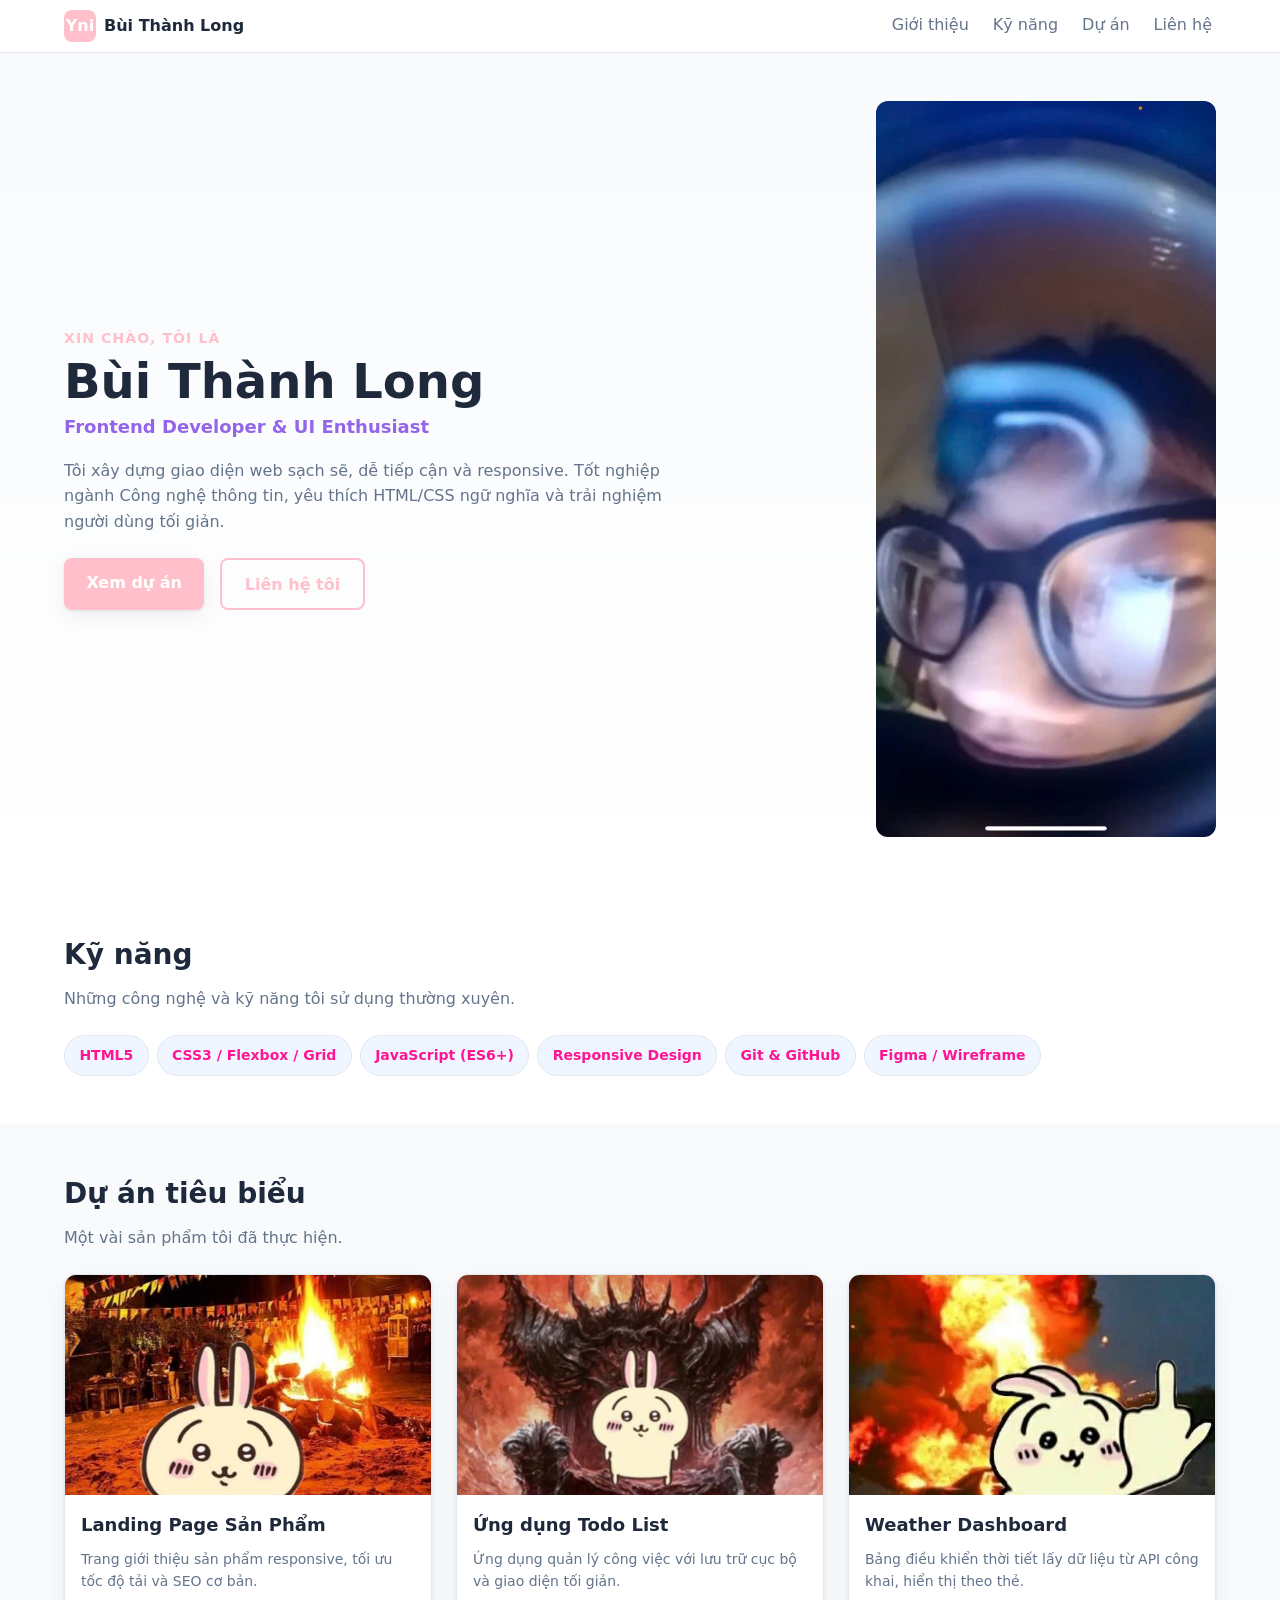
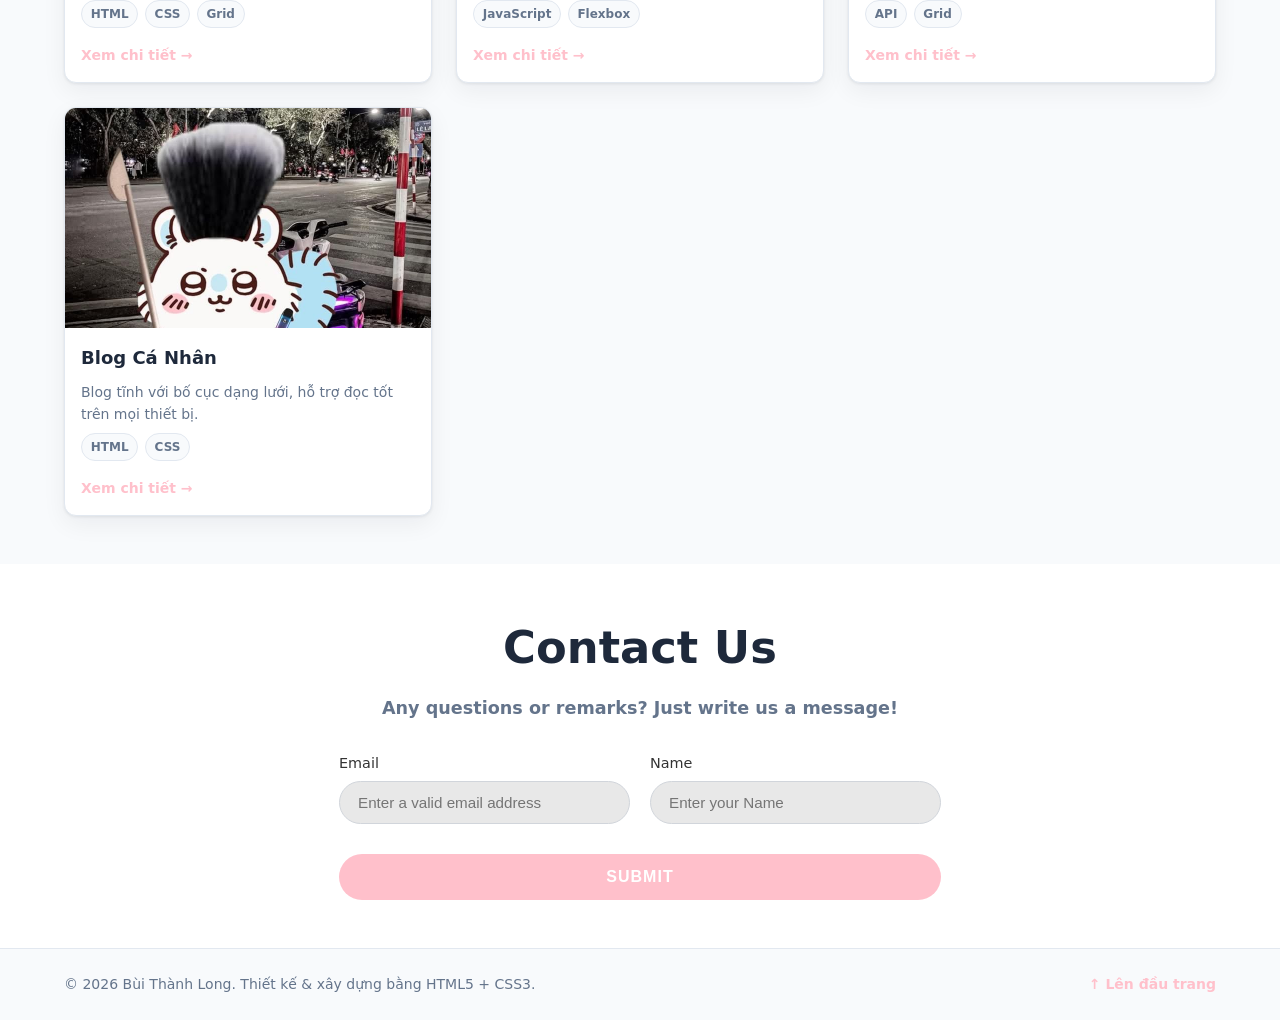
==== index.html @ a3e81694 "init" ====
<!DOCTYPE html>
<!-- lang="vi" khai báo ngôn ngữ trang → hỗ trợ screen reader & SEO -->
<html lang="vi">

<head>
  <!-- ========== METADATA BẮT BUỘC ========== -->
  <meta charset="UTF-8" />
  <!-- viewport: nền tảng của responsive mobile-first, khóa tỉ lệ 1:1 với thiết bị -->
  <meta name="viewport" content="width=device-width, initial-scale=1.0" />
  <meta name="description" content="Portfolio CV của Bùi Thành Long - Frontend Developer. Dự án, kỹ năng và thông tin liên hệ." />
  <meta name="author" content="Bùi Thành Long" />
  <title>Bùi Thành Long · Frontend Developer</title>

  <!-- Liên kết tới file CSS tách rời (yêu cầu của bài) -->
  <link rel="stylesheet" href="./assets/css/styles.css" />
</head>

<body>

  <!-- ========================================================== -->
  <!-- HEADER: nhận diện + điều hướng chính                        -->
  <!-- ========================================================== -->
  <header class="site-header">
    <div class="container header-inner">
      <!-- Thương hiệu cá nhân -->
      <a class="brand" href="#top" aria-label="Về đầu trang">
        <span class="brand-mark" aria-hidden="true">Yni</span>
        <span class="brand-name">Bùi Thành Long</span>
      </a>

      <!-- NAV dùng Flexbox (xem styles.css) -->
      <nav class="main-nav" aria-label="Điều hướng chính">
        <ul class="nav-list">
          <li><a href="#about">Giới thiệu</a></li>
          <li><a href="#skills">Kỹ năng</a></li>
          <li><a href="#projects">Dự án</a></li>
          <li><a href="#contact">Liên hệ</a></li>
        </ul>
      </nav>
    </div>
  </header>

  <!-- ========================================================== -->
  <!-- MAIN: toàn bộ nội dung chính của trang                      -->
  <!-- ========================================================== -->
  <main id="top">
    <!-- ----- SECTION: Giới thiệu / Hero ----- -->
    <section id="about" class="hero">
      <div class="container hero-inner">
        <div class="hero-text">
          <p class="eyebrow">Xin chào, tôi là</p>
          <h1 class="hero-title">Bùi Thành Long</h1>
          <p class="hero-role">Frontend Developer &amp; UI Enthusiast</p>
          <p class="hero-desc">
            Tôi xây dựng giao diện web sạch sẽ, dễ tiếp cận và responsive.
            Tốt nghiệp ngành Công nghệ thông tin, yêu thích HTML/CSS ngữ nghĩa
            và trải nghiệm người dùng tối giản.
          </p>
          <div class="hero-actions">
            <a class="btn btn-primary" href="#projects">Xem dự án</a>
            <a class="btn btn-outline" href="#contact">Liên hệ tôi</a>
          </div>
        </div>

        <!-- Ảnh đại diện: dùng placeholder, thay bằng ảnh thật của bạn -->
        <figure class="hero-avatar">
          <img
            src="assets/img/profile.jpg"
            alt="Ảnh đại diện của Bùi Thành Long"
            width="320" height="320" />
        </figure>
      </div>
    </section>

    <!-- ----- SECTION: Kỹ năng ----- -->
    <section id="skills" class="section">
      <div class="container">
        <h2 class="section-title">Kỹ năng</h2>
        <p class="section-sub">Những công nghệ và kỹ năng tôi sử dụng thường xuyên.</p>

        <ul class="skill-grid">
          <li class="skill-chip">HTML5</li>
          <li class="skill-chip">CSS3 / Flexbox / Grid</li>
          <li class="skill-chip">JavaScript (ES6+)</li>
          <li class="skill-chip">Responsive Design</li>
          <li class="skill-chip">Git &amp; GitHub</li>
          <li class="skill-chip">Figma / Wireframe</li>
        </ul>
      </div>
    </section>

    <!-- ----- SECTION: Dự án (danh sách thẻ dùng CSS Grid) ----- -->
    <section id="projects" class="section section-muted">
      <div class="container">
        <h2 class="section-title">Dự án tiêu biểu</h2>
        <p class="section-sub">Một vài sản phẩm tôi đã thực hiện.</p>

        <!-- .project-grid dùng CSS Grid (xem styles.css) -->
        <div class="project-grid">

          <!-- Mỗi thẻ là một <article> độc lập, có thể đứng riêng -->
          <article class="card">
            <img class="card-media"
              src="assets/img/07d6abfb2066eaa776698c5a62e04278.jpg"
              alt="Ảnh minh họa dự án Landing Page" width="600" height="360" />
            <div class="card-body">
              <h3 class="card-title">Landing Page Sản Phẩm</h3>
              <p class="card-desc">
                Trang giới thiệu sản phẩm responsive, tối ưu tốc độ tải và SEO cơ bản.
              </p>
              <ul class="tag-list">
                <li>HTML</li>
                <li>CSS</li>
                <li>Grid</li>
              </ul>
              <a class="card-link" href="#">Xem chi tiết →</a>
            </div>
          </article>

          <article class="card">
            <img class="card-media"
              src="assets/img/554f1e01c07705a57ecc0416486e13d8.jpg"
              alt="Ảnh minh họa dự án Todo App" width="600" height="360" />
            <div class="card-body">
              <h3 class="card-title">Ứng dụng Todo List</h3>
              <p class="card-desc">
                Ứng dụng quản lý công việc với lưu trữ cục bộ và giao diện tối giản.
              </p>
              <ul class="tag-list">
                <li>JavaScript</li>
                <li>Flexbox</li>
              </ul>
              <a class="card-link" href="#">Xem chi tiết →</a>
            </div>
          </article>

          <article class="card">
            <img class="card-media"
              src="assets/img/4d694b44084a76e4bc39b601437afce4.jpg"
              alt="Ảnh minh họa dự án Weather Dashboard" width="600" height="360" />
            <div class="card-body">
              <h3 class="card-title">Weather Dashboard</h3>
              <p class="card-desc">
                Bảng điều khiển thời tiết lấy dữ liệu từ API công khai, hiển thị theo thẻ.
              </p>
              <ul class="tag-list">
                <li>API</li>
                <li>Grid</li>
              </ul>
              <a class="card-link" href="#">Xem chi tiết →</a>
            </div>
          </article>

          <article class="card">
            <img class="card-media"
              src="assets/img/4e85b3e31927f5ece64637eb6a615c36.jpg"
              alt="Ảnh minh họa dự án Blog cá nhân" width="600" height="360" />
            <div class="card-body">
              <h3 class="card-title">Blog Cá Nhân</h3>
              <p class="card-desc">
                Blog tĩnh với bố cục dạng lưới, hỗ trợ đọc tốt trên mọi thiết bị.
              </p>
              <ul class="tag-list">
                <li>HTML</li>
                <li>CSS</li>
              </ul>
              <a class="card-link" href="#">Xem chi tiết →</a>
            </div>
          </article>

        </div><!-- /.project-grid -->
      </div>
    </section>

    <!-- ----- SECTION: Liên hệ ----- -->
    <section id="contact" class="section">
    <div class="container contact-inner">
      <h2 class="section-title">Contact Us</h2>
      <p class="section-sub">Any questions or remarks? Just write us a message!</p>

      <form class="contact-form">
        <div class="form-row">
          <div class="form-group">
            <label for="email">Email</label>
            <input type="email" id="email" placeholder="Enter a valid email address" required />
          </div>

          <div class="form-group">
            <label for="name">Name</label>
            <input type="text" id="name" placeholder="Enter your Name" required />
          </div>
        </div>

        <button type="submit" class="submit-btn">SUBMIT</button>
      </form>
    </div>
  </section>

  </main>

  <!-- ========================================================== -->
  <!-- FOOTER                                                      -->
  <!-- ========================================================== -->
  <footer class="site-footer">
    <div class="container footer-inner">
      <p>© 2026 Bùi Thành Long. Thiết kế &amp; xây dựng bằng HTML5 + CSS3.</p>
      <a href="#top" class="to-top">↑ Lên đầu trang</a>
    </div>
  </footer>

</body>

</html>
---- assets/css/styles.css ----
/* ==========================================================================
   PORTFOLIO CV – styles.css
   Chiến lược: MOBILE-FIRST
   - Mặc định (ngoài media query) = giao diện cho màn hình nhỏ nhất (~360px)
   - @media (min-width: 768px)  → nâng cấp cho tablet
   - @media (min-width: 1280px) → nâng cấp cho desktop
   ========================================================================== */

/* ==========================================================================
   1. DESIGN TOKENS – biến hệ thống thị giác (màu, chữ, khoảng cách, bo góc)
   Dùng custom properties để thay đổi tập trung, nhất quán toàn trang.
   ========================================================================== */
:root {
  /* --- Bảng màu --- */
  --color-primary: pink;      /* xanh thương hiệu */
  --color-primary-dark: deeppink;
  --color-accent: #9565e9;       /* tím nhấn */
  --color-text: #1e293b;         /* chữ chính */
  --color-text-soft: #64748b;    /* chữ phụ */
  --color-bg: #ffffff;           /* nền trang */
  --color-surface: #f8fafc;      /* nền vùng nhấn */
  --color-border: #e2e8f0;       /* viền */
  --color-chip: #eff6ff;         /* nền chip kỹ năng */

  /* --- Typography --- */
  --font-base: system-ui, -apple-system, "Segoe UI", Roboto, Helvetica, Arial, sans-serif;
  --fs-sm: 0.875rem;   /* 14px */
  --fs-base: 1rem;     /* 16px */
  --fs-lg: 1.125rem;   /* 18px */
  --fs-h2: 1.5rem;     /* 24px */
  --fs-h1: 2rem;       /* 32px (sẽ tăng ở desktop) */
  --lh-base: 1.6;

  /* --- Khoảng cách (spacing scale) --- */
  --space-1: 0.5rem;
  --space-2: 1rem;
  --space-3: 1.5rem;
  --space-4: 2rem;
  --space-5: 3rem;

  /* --- Bố cục --- */
  --container-max: 1200px;
  --radius: 12px;
  --radius-sm: 8px;
  --shadow: 0 1px 3px rgba(15, 23, 42, 0.08), 0 8px 24px rgba(15, 23, 42, 0.06);
}

/* ==========================================================================
   2. CHUẨN HÓA BOX MODEL + RESET CƠ BẢN
   ========================================================================== */
*,
*::before,
*::after {
  box-sizing: border-box;   /* width đã bao gồm padding + border → dễ tính toán */
}

* {
  margin: 0;
  padding: 0;
}

html {
  scroll-behavior: smooth;        /* cuộn mượt khi bấm nav */
  -webkit-text-size-adjust: 100%; /* chống iOS tự phóng chữ */
}

body {
  font-family: var(--font-base);
  font-size: var(--fs-base);
  line-height: var(--lh-base);
  color: var(--color-text);
  background: var(--color-bg);
  overflow-x: hidden; /* LƯỚI AN TOÀN chống cuộn ngang; bố cục bên dưới vẫn tự đúng */
}

img {
  display: block;
  max-width: 100%;  /* ảnh không bao giờ tràn khung → không gây cuộn ngang */
  height: auto;
}

a {
  color: inherit;
  text-decoration: none;
}

ul {
  list-style: none;
}

/* ==========================================================================
   3. LAYOUT DÙNG LẠI – .container
   ========================================================================== */
.container {
  width: 100%;
  max-width: var(--container-max);
  margin-inline: auto;
  padding-inline: var(--space-2); /* lề ngang an toàn trên mobile */
}

.section {
  padding-block: var(--space-5);
}

.section-muted {
  background: var(--color-surface);
}

.section-title {
  font-size: var(--fs-h2);
  margin-bottom: var(--space-1);
}

.section-sub {
  color: var(--color-text-soft);
  margin-bottom: var(--space-3);
}

/* ==========================================================================
   4. HEADER + NAV (FLEXBOX)
   Mobile: thương hiệu trên, menu xuống dòng và tự wrap → không tràn ngang.
   ========================================================================== */
.site-header {
  position: sticky;
  top: 0;
  z-index: 10;
  background: rgba(255, 255, 255, 0.9);
  backdrop-filter: blur(8px);
  border-bottom: 1px solid var(--color-border);
}

.header-inner {
  display: flex;             /* FLEXBOX */
  flex-wrap: wrap;           /* cho phép xuống dòng trên màn hình hẹp */
  align-items: center;
  justify-content: space-between;
  gap: var(--space-1);
  padding-block: var(--space-1);
}

.brand {
  display: flex;
  align-items: center;
  gap: var(--space-1);
  font-weight: 700;
}

.brand-mark {
  display: grid;
  place-items: center;
  width: 2rem;
  height: 2rem;
  border-radius: var(--radius-sm);
  background: var(--color-primary);
  color: #fff;
  font-weight: 800;
}

/* Danh sách nav cũng là flex container */
.nav-list {
  display: flex;            /* FLEXBOX cho thanh điều hướng */
  flex-wrap: wrap;
  gap: var(--space-2);
}

.nav-list a {
  display: inline-block;
  padding: 0.25rem 0.25rem;
  color: var(--color-text-soft);
  font-weight: 500;
  border-bottom: 2px solid transparent;
  transition: color 0.15s, border-color 0.15s;
}

.nav-list a:hover,
.nav-list a:focus-visible {
  color: var(--color-primary);
  border-bottom-color: var(--color-primary);
}

/* ==========================================================================
   5. HERO / GIỚI THIỆU
   Mobile: xếp dọc (text trên, avatar dưới). Desktop: 2 cột.
   ========================================================================== */
.hero {
  padding-block: var(--space-5);
  background: linear-gradient(180deg, var(--color-surface), var(--color-bg));
}

.hero-inner {
  display: flex;
  flex-direction: column;     /* mobile-first: xếp dọc */
  gap: var(--space-4);
  align-items: flex-start;
}

.eyebrow {
  color: var(--color-primary);
  font-weight: 600;
  text-transform: uppercase;
  letter-spacing: 0.08em;
  font-size: var(--fs-sm);
}

.hero-title {
  font-size: var(--fs-h1);
  line-height: 1.15;
  margin-block: 0.25rem;
}

.hero-role {
  font-size: var(--fs-lg);
  color: var(--color-accent);
  font-weight: 600;
  margin-bottom: var(--space-2);
}

.hero-desc {
  color: var(--color-text-soft);
  max-width: 60ch;
  margin-bottom: var(--space-3);
}

.hero-actions {
  display: flex;
  flex-wrap: wrap;
  gap: var(--space-2);
}

.hero-avatar img {
  border-radius: var(--radius);
  /* box-shadow: var(--shadow); */
  width: 100%;
  /* max-width: 260px; */
}

/* --- Nút bấm --- */
.btn {
  display: inline-block;
  padding: 0.7rem 1.4rem;
  border-radius: var(--radius-sm);
  font-weight: 600;
  text-align: center;
  transition: transform 0.12s, background 0.15s, box-shadow 0.15s;
}

.btn:active { transform: translateY(1px); }

.btn-primary {
  background: var(--color-primary);
  color: #fff;
  box-shadow: var(--shadow);
}
.btn-primary:hover { background: var(--color-primary-dark); }

.btn-outline {
  border: 2px solid var(--color-primary);
  color: var(--color-primary);
}
.btn-outline:hover { background: var(--color-chip); }

/* ==========================================================================
   6. KỸ NĂNG – chip tự wrap bằng flex
   ========================================================================== */
.skill-grid {
  display: flex;
  flex-wrap: wrap;
  gap: var(--space-1);
}

.skill-chip {
  background: var(--color-chip);
  color: var(--color-primary-dark);
  border: 1px solid var(--color-border);
  padding: 0.5rem 0.9rem;
  border-radius: 999px;
  font-size: var(--fs-sm);
  font-weight: 600;
}

/* ==========================================================================
   7. DỰ ÁN – CSS GRID cho danh sách thẻ
   Mobile: 1 cột. Tablet: 2 cột. Desktop: 3 cột.
   ========================================================================== */
.project-grid {
  display: grid;                       /* CSS GRID */
  grid-template-columns: 1fr;          /* mobile-first: 1 cột */
  gap: var(--space-3);
}

.card {
  background: var(--color-bg);
  border: 1px solid var(--color-border);
  border-radius: var(--radius);
  overflow: hidden;                    /* bo góc gọn cả ảnh */
  box-shadow: var(--shadow);
  display: flex;
  flex-direction: column;
  transition: transform 0.15s, box-shadow 0.15s;
}

.card:hover {
  transform: translateY(-4px);
  box-shadow: 0 12px 32px rgba(15, 23, 42, 0.12);
}

.card-media {
  width: 100%;
  aspect-ratio: 5 / 3;                 /* giữ tỉ lệ ảnh ổn định */
  object-fit: cover;
}

.card-body {
  padding: var(--space-2);
  display: flex;
  flex-direction: column;
  gap: var(--space-1);
  flex: 1;                             /* các thẻ cao bằng nhau trong grid */
}

.card-title { font-size: var(--fs-lg); }

.card-desc {
  color: var(--color-text-soft);
  font-size: var(--fs-sm);
  flex: 1;
}

.tag-list {
  display: flex;
  flex-wrap: wrap;
  gap: 0.4rem;
}

.tag-list li {
  font-size: 0.75rem;
  font-weight: 600;
  color: var(--color-text-soft);
  background: var(--color-surface);
  border: 1px solid var(--color-border);
  padding: 0.2rem 0.55rem;
  border-radius: 999px;
}

.card-link {
  color: var(--color-primary);
  font-weight: 600;
  font-size: var(--fs-sm);
  margin-top: var(--space-1);
}

/* ==========================================================================
   8. LIÊN HỆ
   ========================================================================== */
.contact-list {
  display: flex;
  flex-direction: column;
  gap: var(--space-1);
}

.contact-list li {
  display: flex;
  flex-wrap: wrap;
  gap: var(--space-1);
  align-items: baseline;
}

.contact-label {
  min-width: 90px;
  font-weight: 700;
  color: var(--color-text);
}

.contact-list a { color: var(--color-primary); }
.contact-list a:hover { text-decoration: underline; }

/* ==========================================================================
   9. FOOTER
   ========================================================================== */
.site-footer {
  border-top: 1px solid var(--color-border);
  background: var(--color-surface);
  padding-block: var(--space-3);
}

.footer-inner {
  display: flex;
  flex-wrap: wrap;
  gap: var(--space-1);
  align-items: center;
  justify-content: space-between;
  color: var(--color-text-soft);
  font-size: var(--fs-sm);
}

.to-top { color: var(--color-primary); font-weight: 600; }

/* ==========================================================================
   10. MEDIA QUERIES – nâng cấp theo breakpoint (mobile-first)
   ========================================================================== */

/* ----- TABLET: ≥ 768px ----- */
@media (min-width: 768px) {
  :root {
    --fs-h1: 2.5rem;   /* 40px */
    --fs-h2: 1.75rem;  /* 28px */
  }

  .container { padding-inline: var(--space-3); }

  /* Hero chuyển sang 2 cột */
  .hero-inner {
    flex-direction: row;
    align-items: center;
    justify-content: space-between;
  }
  .hero-text { flex: 1; }
  .hero-avatar img { max-width: 300px; }

  /* Lưới dự án: 2 cột */
  .project-grid {
    grid-template-columns: repeat(2, 1fr);
  }
}

/* ----- DESKTOP: ≥ 1280px ----- */
@media (min-width: 1280px) {
  :root {
    --fs-h1: 3rem;     /* 48px */
  }

  /* Lưới dự án: 3 cột */
  .project-grid {
    grid-template-columns: repeat(3, 1fr);
  }

  .hero-avatar img { max-width: 340px; }
}

/* ==========================================================================
   11. HỖ TRỢ TIẾP CẬN & ƯA THÍCH NGƯỜI DÙNG
   ========================================================================== */
:focus-visible {
  outline: 3px solid var(--color-accent);
  outline-offset: 2px;
  border-radius: 4px;
}

@media (prefers-reduced-motion: reduce) {
  * {
    animation: none !important;
    transition: none !important;
    scroll-behavior: auto !important;
  }
}
/* Styling cho Form Liên hệ mới */
.contact-inner {
  max-width: 650px;
  margin: 0 auto;
  text-align: center;
}

.contact-inner .section-title {
  font-size: 2.8rem;
  font-weight: 800;
  margin-bottom: 10px;
}

.contact-inner .section-sub {
  font-size: 1.1rem;
  font-weight: 600;
  margin-bottom: 30px;
}

.contact-form {
  display: flex;
  flex-direction: column;
  gap: 20px;
}

.form-row {
  display: flex;
  gap: 20px;
}

.form-group {
  flex: 1;
  display: flex;
  flex-direction: column;
  text-align: left;
}

.form-group label {
  font-size: 0.9rem;
  margin-bottom: 6px;
  color: #333;
}

.form-group input {
  width: 100%;
  padding: 12px 18px;
  font-size: 0.95rem;
  border: 1px solid #d1d5db;
  border-radius: 25px;
  background-color: #e8e8e8;
  outline: none;
  box-sizing: border-box;
}

.submit-btn {
  width: 100%;
  padding: 14px 0;
  background-color: pink;
  color: #ffffff;
  font-size: 1rem;
  font-weight: bold;
  letter-spacing: 1px;
  border: none;
  border-radius: 25px;
  cursor: pointer;
  margin-top: 10px;
  transition: background-color 0.2s ease;
}

.submit-btn:hover {
  background-color: deeppink;
}

/* Responsive cho màn hình điện thoại */
@media (max-width: 600px) {
  .form-row {
    flex-direction: column;
  }
}
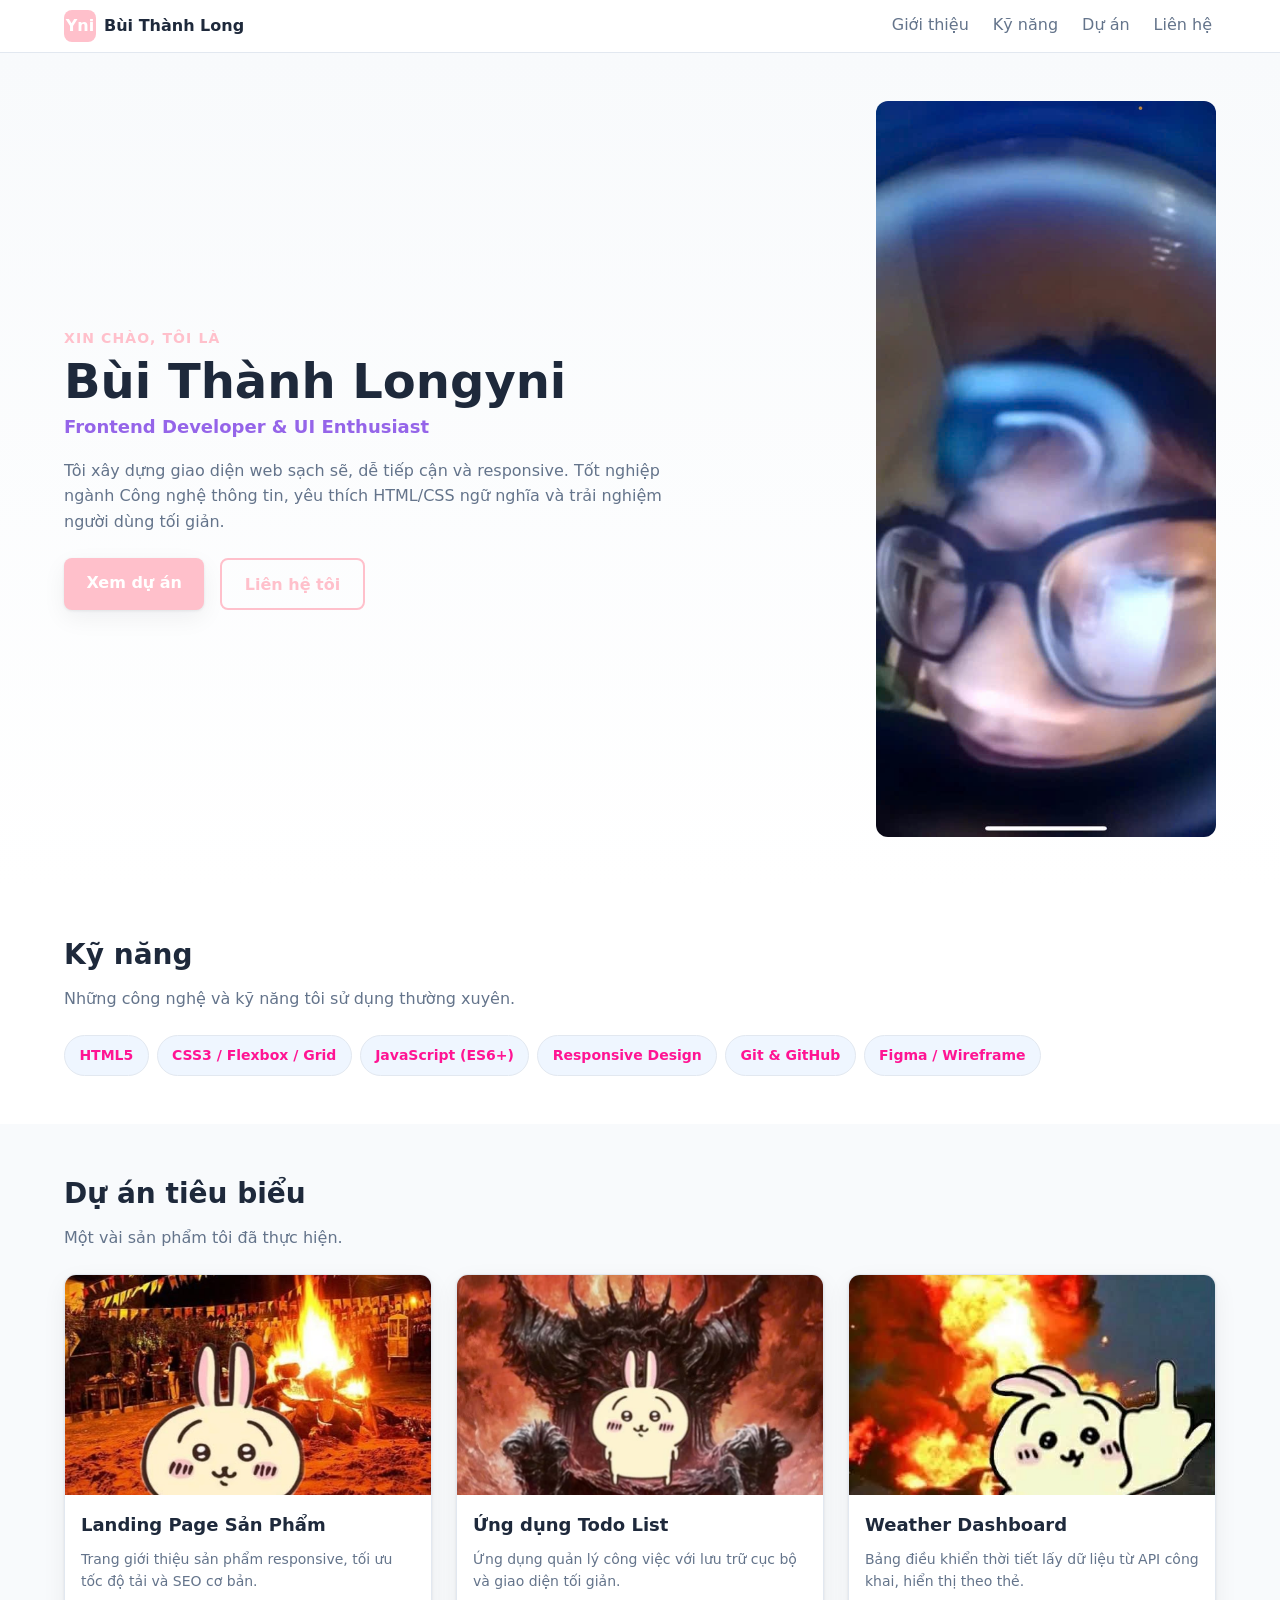
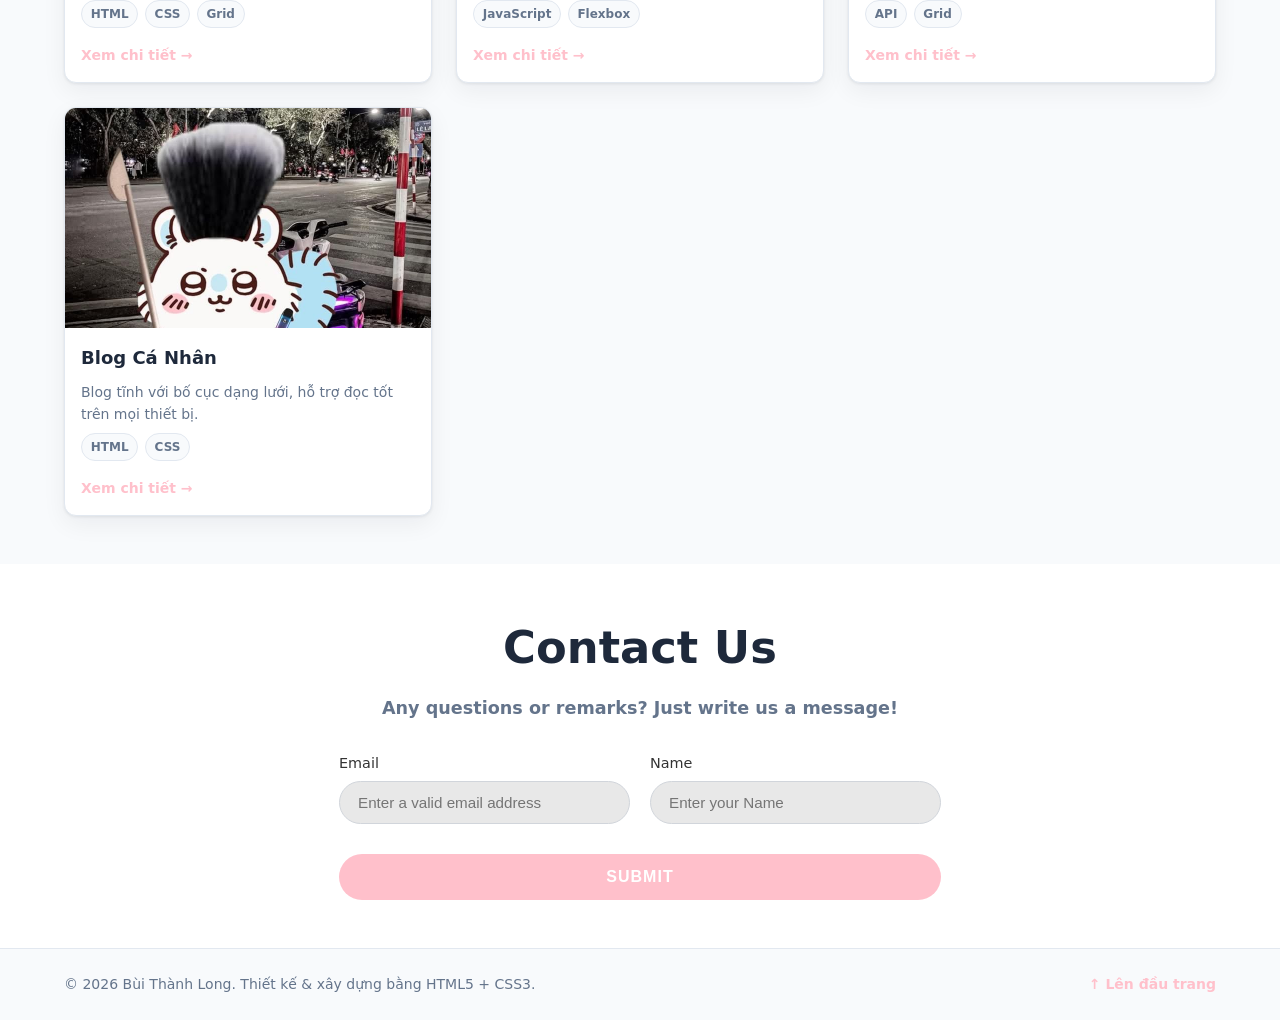
==== commit c19ac3a0: "fix(about): change href, closes #1" ====
--- a/index.html
+++ b/index.html
@@ -49,7 +49,7 @@
       <div class="container hero-inner">
         <div class="hero-text">
           <p class="eyebrow">Xin chào, tôi là</p>
-          <h1 class="hero-title">Bùi Thành Long</h1>
+          <h1 class="hero-title">Bùi Thành Longyni</h1>
           <p class="hero-role">Frontend Developer &amp; UI Enthusiast</p>
           <p class="hero-desc">
             Tôi xây dựng giao diện web sạch sẽ, dễ tiếp cận và responsive.
@@ -65,7 +65,7 @@
         <!-- Ảnh đại diện: dùng placeholder, thay bằng ảnh thật của bạn -->
         <figure class="hero-avatar">
           <img
-            src="assets/img/profile.jpg"
+            src="./assets/img/profile.jpg"
             alt="Ảnh đại diện của Bùi Thành Long"
             width="320" height="320" />
         </figure>
